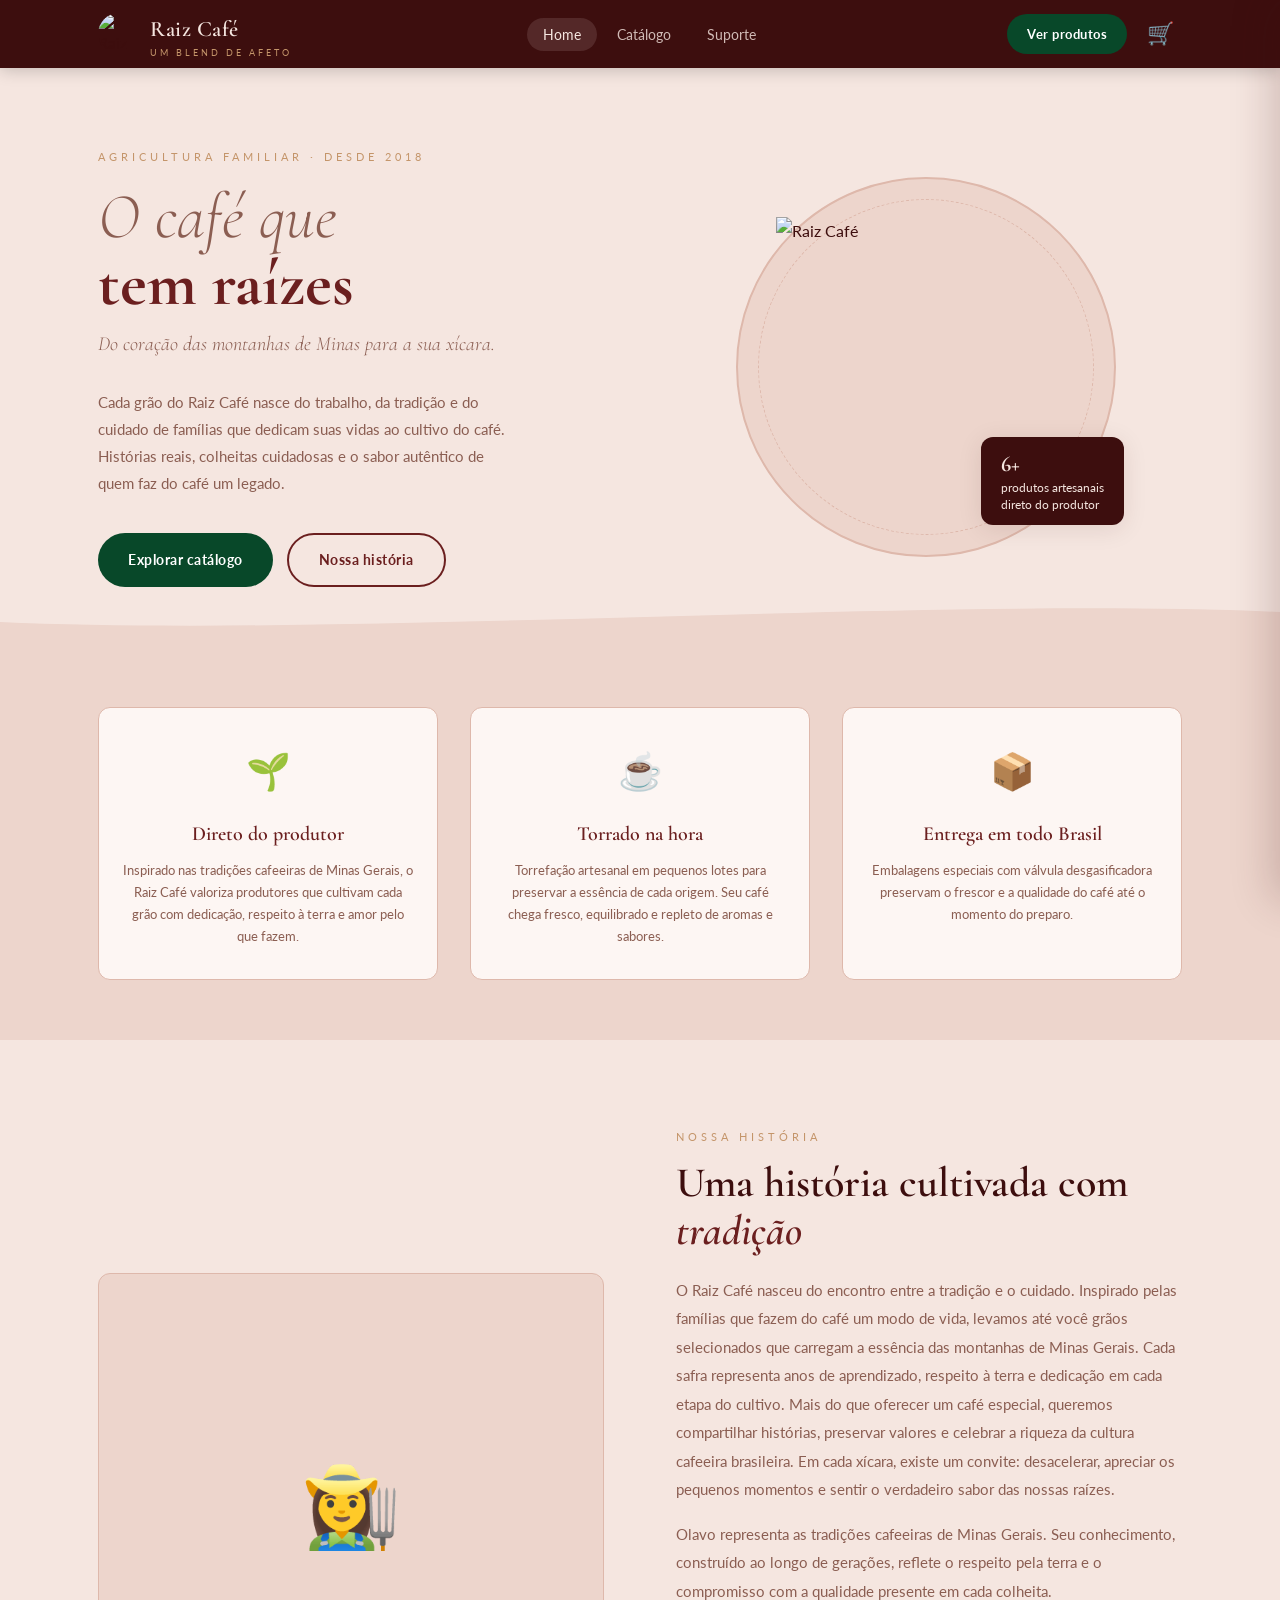
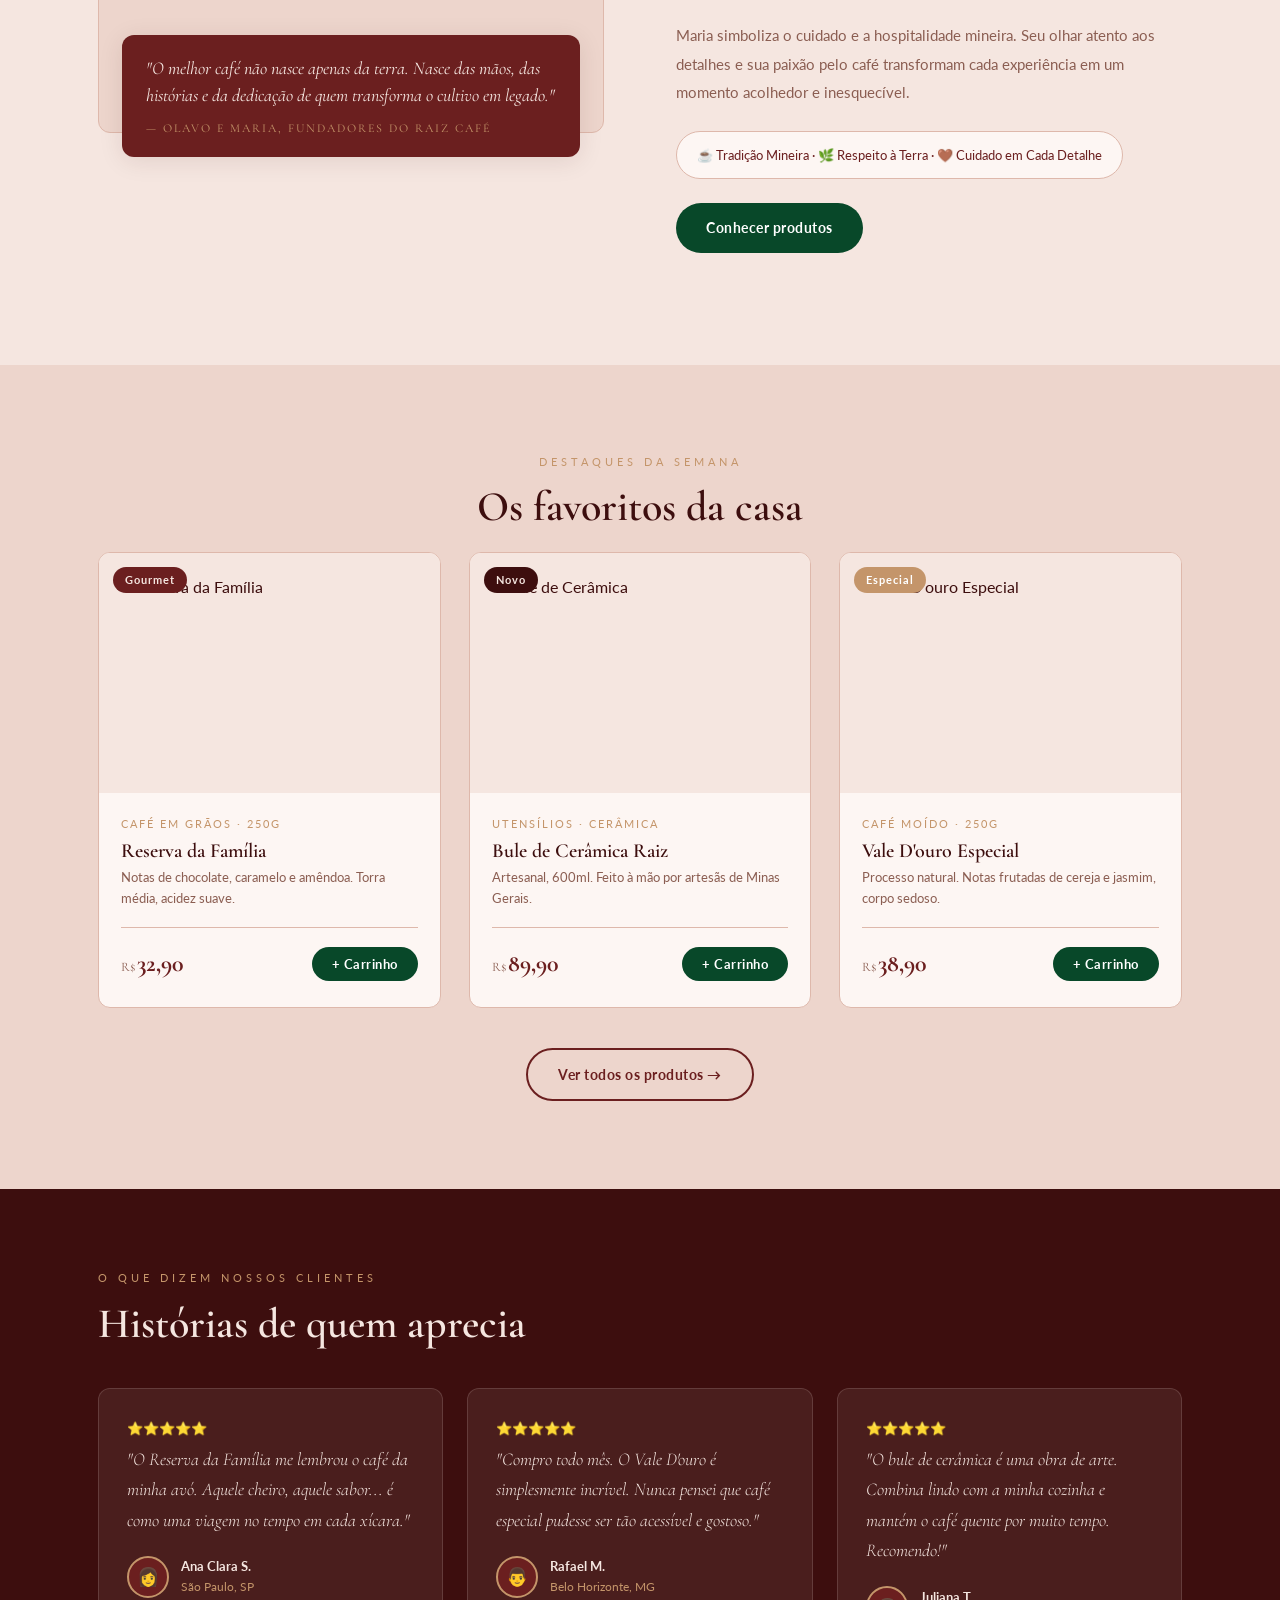
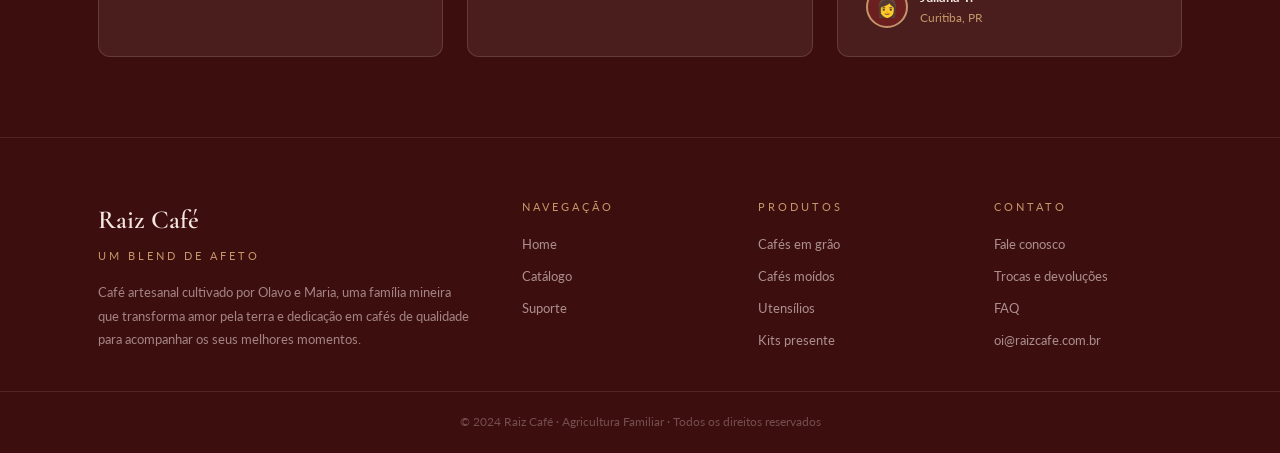
==== index.html @ c686bb2a "feat: projeto Raiz Café - estrutura inicial" ====
<!DOCTYPE html>
<html lang="pt-BR">
<head>
  <meta charset="UTF-8">
  <meta name="viewport" content="width=device-width, initial-scale=1.0">
  <title>Raiz Café — Um Blend de Afeto</title>
  <link rel="stylesheet" href="style.css">
</head>
<body>

  <header class="header">
    <div class="container header__inner">
      <a href="index.html" class="header__logo">
        <img src="assets/logo.svg" alt="Raiz Café" class="header__logo-img" style="width:42px;height:42px;border-radius:50%;">
        <div>
          <span class="header__logo-text">Raiz Café</span>
          <span class="header__logo-sub">Um blend de afeto</span>
        </div>
      </a>
      <nav class="nav">
        <ul class="nav__list">
          <li><a href="index.html" class="nav__link active">Home</a></li>
          <li><a href="catalogo.html" class="nav__link">Catálogo</a></li>
          <li><a href="suporte.html" class="nav__link">Suporte</a></li>
        </ul>
      </nav>
      <div class="header__actions">
        <a href="catalogo.html" class="btn btn--primary btn--sm">Ver produtos</a>
        <button class="cart-btn" onclick="RAIZ_CART.openDrawer()" title="Carrinho">
          🛒 <span class="cart-count" id="cart-count">0</span>
        </button>
      </div>
    </div>
  </header>

  <section class="hero" id="home">
    <div class="container hero__inner">
      <div class="hero__content">
        <span class="hero__eyebrow">Agricultura Familiar · Desde 2018</span>
        <h1 class="hero__title">
          <em>O café que</em>
          <strong>tem raízes</strong>
        </h1>
        <p class="hero__tagline">Do coração das montanhas de Minas para a sua xícara.</p>
        <p class="hero__desc">Cada grão do Raiz Café nasce do trabalho, da tradição e do cuidado de famílias que dedicam suas vidas ao cultivo do café. Histórias reais, colheitas cuidadosas e o sabor autêntico de quem faz do café um legado.</p>
        <div class="hero__actions">
          <a href="catalogo.html" class="btn btn--primary">Explorar catálogo</a>
          <a href="#historia" class="btn btn--outline">Nossa história</a>
        </div>
      </div>
      <div class="hero__visual">
        <div class="hero__coffee-ring">
          <img src="assets/hero-decorativo.svg" alt="Raiz Café" class="hero__coffee-img">
          <div class="hero__badge">
            <strong>6+</strong>
            produtos artesanais<br>direto do produtor
          </div>
        </div>
      </div>
    </div>
  </section>

  <section class="diferenciais">
    <div class="container">
      <div class="diferenciais__grid">
        <div class="diferencial">
          <span class="diferencial__icon">🌱</span>
          <h3 class="diferencial__title">Direto do produtor</h3>
          <p class="diferencial__desc">Inspirado nas tradições cafeeiras de Minas Gerais, o Raiz Café valoriza produtores que cultivam cada grão com dedicação, respeito à terra e amor pelo que fazem.</p>
        </div>
        <div class="diferencial">
          <span class="diferencial__icon">☕</span>
          <h3 class="diferencial__title">Torrado na hora</h3>
          <p class="diferencial__desc">Torrefação artesanal em pequenos lotes para preservar a essência de cada origem. Seu café chega fresco, equilibrado e repleto de aromas e sabores.</p>
        </div>
        <div class="diferencial">
          <span class="diferencial__icon">📦</span>
          <h3 class="diferencial__title">Entrega em todo Brasil</h3>
          <p class="diferencial__desc">Embalagens especiais com válvula desgasificadora preservam o frescor e a qualidade do café até o momento do preparo.</p>
        </div>
      </div>
    </div>
  </section>

  <section class="section" id="historia">
    <div class="container historia__inner">
      <div class="historia__img-wrap">
        <div class="historia__img-placeholder" style="font-size:80px;">👩‍🌾</div>
        <blockquote class="historia__quote">
          "O melhor café não nasce apenas da terra. Nasce das mãos, das histórias e da dedicação de quem transforma o cultivo em legado."
          <cite>— Olavo e Maria, fundadores do Raiz Café</cite>
        </blockquote>
      </div>
      <div class="historia__content">
        <span class="section__eyebrow">Nossa história</span>
        <h2 class="section__title">Uma história cultivada com <em>tradição</em></h2>
        <p class="historia__text">O Raiz Café nasceu do encontro entre a tradição e o cuidado. Inspirado pelas famílias que fazem do café um modo de vida, levamos até você grãos selecionados que carregam a essência das montanhas de Minas Gerais.

Cada safra representa anos de aprendizado, respeito à terra e dedicação em cada etapa do cultivo. Mais do que oferecer um café especial, queremos compartilhar histórias, preservar valores e celebrar a riqueza da cultura cafeeira brasileira.

Em cada xícara, existe um convite: desacelerar, apreciar os pequenos momentos e sentir o verdadeiro sabor das nossas raízes.</p>
        <p class="historia__text">Olavo representa as tradições cafeeiras de Minas Gerais. Seu conhecimento, construído ao longo de gerações, reflete o respeito pela terra e o compromisso com a qualidade presente em cada colheita.
        <p class="historia__text">Maria simboliza o cuidado e a hospitalidade mineira. Seu olhar atento aos detalhes e sua paixão pelo café transformam cada experiência em um momento acolhedor e inesquecível.</p>
        </p>
        <div class="historia__selo">☕ Tradição Mineira · 🌿 Respeito à Terra · 🤎 Cuidado em Cada Detalhe</div>
        <a href="catalogo.html" class="btn btn--primary" style="margin-top:24px;">Conhecer produtos</a>
      </div>
    </div>
  </section>

  <section class="section section--alt">
    <div class="container">
      <div class="section__header" style="text-align:center">
        <span class="section__eyebrow">Destaques da semana</span>
        <h2 class="section__title">Os favoritos da casa</h2>
      </div>
      <div class="produtos__grid">
        <div class="produto-card">
          <div class="produto-card__img-wrap">
            <img src="assets/cafe-reserva-familia.svg" alt="Reserva da Família" class="produto-card__img">
            <span class="produto-card__badge badge--gourmet">Gourmet</span>
          </div>
          <div class="produto-card__body">
            <div class="produto-card__categoria">Café em grãos · 250g</div>
            <h3 class="produto-card__nome">Reserva da Família</h3>
            <p class="produto-card__desc">Notas de chocolate, caramelo e amêndoa. Torra média, acidez suave.</p>
            <div class="produto-card__footer">
              <div class="produto-card__preco"><span>R$</span>32,90</div>
              <button class="btn btn--primary btn--sm" onclick="RAIZ_CART.add({id:'cafe-reserva',nome:'Reserva da Família',preco:32.90,emoji:'☕'})">+ Carrinho</button>
            </div>
          </div>
        </div>
        <div class="produto-card">
          <div class="produto-card__img-wrap">
            <img src="assets/bule-ceramica.svg" alt="Bule de Cerâmica" class="produto-card__img">
            <span class="produto-card__badge badge--novo">Novo</span>
          </div>
          <div class="produto-card__body">
            <div class="produto-card__categoria">Utensílios · Cerâmica</div>
            <h3 class="produto-card__nome">Bule de Cerâmica Raiz</h3>
            <p class="produto-card__desc">Artesanal, 600ml. Feito à mão por artesãs de Minas Gerais.</p>
            <div class="produto-card__footer">
              <div class="produto-card__preco"><span>R$</span>89,90</div>
              <button class="btn btn--primary btn--sm" onclick="RAIZ_CART.add({id:'bule-ceramica',nome:'Bule de Cerâmica Raiz',preco:89.90,emoji:'🫖'})">+ Carrinho</button>
            </div>
          </div>
        </div>
        <div class="produto-card">
          <div class="produto-card__img-wrap">
            <img src="assets/cafe-vale-douro.svg" alt="Vale D'ouro Especial" class="produto-card__img">
            <span class="produto-card__badge badge--especial">Especial</span>
          </div>
          <div class="produto-card__body">
            <div class="produto-card__categoria">Café moído · 250g</div>
            <h3 class="produto-card__nome">Vale D'ouro Especial</h3>
            <p class="produto-card__desc">Processo natural. Notas frutadas de cereja e jasmim, corpo sedoso.</p>
            <div class="produto-card__footer">
              <div class="produto-card__preco"><span>R$</span>38,90</div>
              <button class="btn btn--primary btn--sm" onclick="RAIZ_CART.add({id:'vale-douro',nome:'Vale D\'ouro Especial',preco:38.90,emoji:'🌿'})">+ Carrinho</button>
            </div>
          </div>
        </div>
      </div>
      <div style="text-align:center;margin-top:40px">
        <a href="catalogo.html" class="btn btn--outline">Ver todos os produtos →</a>
      </div>
    </div>
  </section>

  <section class="depoimentos">
    <div class="container">
      <span class="section__eyebrow">O que dizem nossos clientes</span>
      <h2 class="section__title" style="color:var(--rosa);margin-bottom:40px">Histórias de quem aprecia</h2>
      <div class="depoimentos__grid">
        <div class="depoimento">
          <div class="depoimento__estrelas">⭐⭐⭐⭐⭐</div>
          <p class="depoimento__texto">"O Reserva da Família me lembrou o café da minha avó. Aquele cheiro, aquele sabor... é como uma viagem no tempo em cada xícara."</p>
          <div class="depoimento__autor">
            <div class="depoimento__avatar">👩</div>
            <div><div class="depoimento__nome">Ana Clara S.</div><div class="depoimento__local">São Paulo, SP</div></div>
          </div>
        </div>
        <div class="depoimento">
          <div class="depoimento__estrelas">⭐⭐⭐⭐⭐</div>
          <p class="depoimento__texto">"Compro todo mês. O Vale D'ouro é simplesmente incrível. Nunca pensei que café especial pudesse ser tão acessível e gostoso."</p>
          <div class="depoimento__autor">
            <div class="depoimento__avatar">👨</div>
            <div><div class="depoimento__nome">Rafael M.</div><div class="depoimento__local">Belo Horizonte, MG</div></div>
          </div>
        </div>
        <div class="depoimento">
          <div class="depoimento__estrelas">⭐⭐⭐⭐⭐</div>
          <p class="depoimento__texto">"O bule de cerâmica é uma obra de arte. Combina lindo com a minha cozinha e mantém o café quente por muito tempo. Recomendo!"</p>
          <div class="depoimento__autor">
            <div class="depoimento__avatar">👩</div>
            <div><div class="depoimento__nome">Juliana T.</div><div class="depoimento__local">Curitiba, PR</div></div>
          </div>
        </div>
      </div>
    </div>
  </section>

  <footer class="footer">
    <div class="container">
      <div class="footer__main">
        <div>
          <div class="footer__brand-name">Raiz Café</div>
          <span class="footer__brand-tag">Um blend de afeto</span>
          <p class="footer__brand-desc">Café artesanal cultivado por Olavo e Maria, uma família mineira que transforma amor pela terra e dedicação em cafés de qualidade para acompanhar os seus melhores momentos.</p>
        </div>
        <div>
          <span class="footer__col-title">Navegação</span>
          <div class="footer__col-links">
            <a href="index.html">Home</a>
            <a href="catalogo.html">Catálogo</a>
            <a href="suporte.html">Suporte</a>
          </div>
        </div>
        <div>
          <span class="footer__col-title">Produtos</span>
          <div class="footer__col-links">
            <a href="catalogo.html">Cafés em grão</a>
            <a href="catalogo.html">Cafés moídos</a>
            <a href="catalogo.html">Utensílios</a>
            <a href="catalogo.html">Kits presente</a>
          </div>
        </div>
        <div>
          <span class="footer__col-title">Contato</span>
          <div class="footer__col-links">
            <a href="suporte.html">Fale conosco</a>
            <a href="suporte.html">Trocas e devoluções</a>
            <a href="suporte.html">FAQ</a>
            <a href="mailto:oi@raizcafe.com.br">oi@raizcafe.com.br</a>
          </div>
        </div>
      </div>
    </div>
    <div class="footer__bottom">© 2024 Raiz Café · Agricultura Familiar · Todos os direitos reservados</div>
  </footer>

  <div class="cart-overlay" id="cart-overlay"></div>
  <div class="cart-drawer" id="cart-drawer">
    <div class="cart-drawer__header">
      <span class="cart-drawer__title">Seu carrinho 🛒</span>
      <button class="cart-close" onclick="RAIZ_CART.closeDrawer()">×</button>
    </div>
    <div class="cart-items" id="cart-items">
      <div class="cart-empty" id="cart-empty">
        <div class="cart-empty__icon">☕</div>
        <p>Seu carrinho está vazio.<br>Que tal um cafezinho?</p>
      </div>
    </div>
    <div class="cart-drawer__footer">
      <div class="cart-total">
        <span class="cart-total__label">Total</span>
        <span class="cart-total__valor" id="cart-total">R$ 0,00</span>
      </div>
      <button class="btn btn--primary" id="cart-checkout" style="width:100%" onclick="RAIZ_CART.checkout()" disabled>Finalizar pedido →</button>
      <p class="cart-note">🔒 Pagamento seguro · Entrega para todo Brasil</p>
    </div>
  </div>
  <script src="cart.js"></script>
</body>
</html>
---- style.css ----
/* ============================================
   RAIZ CAFÉ — Design System
   Tema: aconchego, nostalgia, sofisticação
============================================ */

@import url('https://fonts.googleapis.com/css2?family=Cormorant+Garamond:ital,wght@0,300;0,400;0,600;0,700;1,300;1,400;1,600&family=Lato:wght@300;400;700&display=swap');

/* --- Tokens --- */
:root {
  --rosa:        #F5E6E0;
  --rosa-medio:  #EDD5CC;
  --rosa-borda:  #DEB8AB;
  --marrom:      #6B1F1F;
  --marrom-esc:  #3D0E0E;
  --caramelo:    #C4956A;
  --verde:       #084829;
  --verde-esc:   #063a1c;
  --off-white:   #FDF6F3;
  --texto:       #3D0E0E;
  --texto-suave: #8B5E52;
  --radius:      12px;
  --shadow:      0 4px 24px rgba(61,14,14,0.10);
  --shadow-sm:   0 2px 8px rgba(61,14,14,0.08);
}

/* --- Reset --- */
*, *::before, *::after { box-sizing: border-box; margin: 0; padding: 0; }
html { scroll-behavior: smooth; }
body { font-family: 'Lato', sans-serif; background: var(--rosa); color: var(--texto); line-height: 1.7; }
img { max-width: 100%; display: block; }
a { text-decoration: none; color: inherit; }
ul { list-style: none; }

/* --- Utilitários --- */
.container { max-width: 1140px; margin: 0 auto; padding: 0 28px; }
.section { padding: 88px 0; }
.section--alt { background: var(--rosa-medio); }
.section__eyebrow {
  display: block; font-family: 'Lato', sans-serif;
  font-size: 11px; letter-spacing: 4px; text-transform: uppercase;
  color: var(--caramelo); margin-bottom: 12px;
}
.section__title {
  font-family: 'Cormorant Garamond', serif;
  font-size: 42px; font-weight: 600; line-height: 1.15;
  color: var(--marrom-esc); margin-bottom: 20px;
}
.section__title em { font-style: italic; color: var(--marrom); }

/* --- Botões --- */
.btn {
  display: inline-flex; align-items: center; gap: 8px;
  padding: 13px 30px; border-radius: 50px;
  font-family: 'Lato', sans-serif; font-size: 14px; font-weight: 700;
  letter-spacing: 0.5px; border: none; cursor: pointer;
  transition: transform 0.15s, box-shadow 0.15s, opacity 0.15s;
}
.btn:hover { transform: translateY(-2px); box-shadow: var(--shadow); }
.btn:active { transform: scale(0.97); }
.btn--primary { background: var(--verde); color: #fff; }
.btn--outline { background: transparent; color: var(--marrom); border: 2px solid var(--marrom); }
.btn--caramelo { background: var(--verde-esc); color: #fff; }
.btn--sm { padding: 9px 20px; font-size: 13px; }

/* ============================================
   HEADER
============================================ */
.header {
  position: sticky; top: 0; z-index: 200;
  background: var(--marrom-esc);
  box-shadow: 0 2px 16px rgba(0,0,0,0.2);
}
.header__inner {
  display: flex; align-items: center;
  justify-content: space-between; height: 68px;
}
.header__logo {
  display: flex; align-items: center; gap: 10px;
}
.header__logo-mark {
  width: 38px; height: 38px; border-radius: 50%;
  background: var(--rosa); display: flex; align-items: center; justify-content: center;
  font-family: 'Cormorant Garamond', serif; font-size: 18px; font-weight: 700;
  color: var(--marrom);
}
.header__logo-text {
  font-family: 'Cormorant Garamond', serif;
  font-size: 22px; font-weight: 600; color: var(--rosa);
  letter-spacing: 0.5px;
}
.header__logo-sub {
  font-family: 'Lato', sans-serif; font-size: 9px;
  letter-spacing: 3px; text-transform: uppercase;
  color: var(--caramelo); display: block; line-height: 1;
}
.nav__list { display: flex; gap: 4px; }
.nav__link {
  padding: 8px 16px; border-radius: 50px;
  color: rgba(245,230,224,0.8); font-size: 14px;
  transition: background 0.2s, color 0.2s;
}
.nav__link:hover, .nav__link.active {
  background: rgba(245,230,224,0.12); color: var(--rosa);
}
.header__actions { display: flex; align-items: center; gap: 12px; }
.cart-btn {
  position: relative; background: none; border: none;
  cursor: pointer; padding: 8px; color: var(--rosa);
  font-size: 22px; line-height: 1;
}
.cart-count {
  position: absolute; top: 0; right: 0;
  background: var(--caramelo); color: #fff;
  font-size: 10px; font-weight: 700;
  width: 18px; height: 18px; border-radius: 50%;
  display: flex; align-items: center; justify-content: center;
  display: none;
}
.cart-count.visible { display: flex; }

/* ============================================
   HERO
============================================ */
.hero {
  background: var(--rosa);
  padding: 80px 0 60px;
  overflow: hidden;
  position: relative;
}
.hero::after {
  content: '';
  position: absolute; bottom: 0; left: 0; right: 0; height: 60px;
  background: url("data:image/svg+xml,%3Csvg xmlns='http://www.w3.org/2000/svg' viewBox='0 0 1440 60'%3E%3Cpath fill='%23EDD5CC' d='M0,30 C360,60 1080,0 1440,30 L1440,60 L0,60 Z'/%3E%3C/svg%3E") no-repeat bottom center / cover;
}
.hero__inner {
  display: grid; grid-template-columns: 1fr 1fr;
  gap: 60px; align-items: center;
}
.hero__eyebrow {
  font-size: 11px; letter-spacing: 4px; text-transform: uppercase;
  color: var(--caramelo); display: block; margin-bottom: 16px;
}
.hero__title {
  font-family: 'Cormorant Garamond', serif;
  font-size: 64px; font-weight: 300; line-height: 1.05;
  color: var(--marrom-esc); margin-bottom: 10px;
}
.hero__title strong {
  font-weight: 700; display: block; color: var(--marrom);
}
.hero__title em {
  font-style: italic; font-weight: 300; color: var(--texto-suave);
}
.hero__tagline {
  font-family: 'Cormorant Garamond', serif;
  font-size: 20px; font-style: italic; font-weight: 300;
  color: var(--texto-suave); margin-bottom: 28px;
}
.hero__desc {
  font-size: 15px; color: var(--texto-suave);
  max-width: 420px; margin-bottom: 36px; line-height: 1.8;
}
.hero__actions { display: flex; gap: 14px; flex-wrap: wrap; }
.hero__visual {
  position: relative; display: flex;
  justify-content: center; align-items: center;
}
.hero__coffee-ring {
  width: 380px; height: 380px; border-radius: 50%;
  background: var(--rosa-medio);
  border: 2px solid var(--rosa-borda);
  display: flex; align-items: center; justify-content: center;
  position: relative;
}
.hero__coffee-ring::before {
  content: '';
  position: absolute; inset: 20px; border-radius: 50%;
  border: 1px dashed var(--rosa-borda);
}
.hero__coffee-img {
  width: 300px; height: 300px; object-fit: contain;
  position: relative; z-index: 1;
}
.hero__coffee-placeholder {
  width: 300px; height: 300px;
  display: flex; flex-direction: column;
  align-items: center; justify-content: center;
  gap: 8px;
}
.hero__coffee-svg { width: 180px; opacity: 0.6; }
.hero__badge {
  position: absolute; bottom: 30px; right: -10px;
  background: var(--marrom-esc); color: var(--rosa);
  padding: 12px 20px; border-radius: var(--radius);
  font-size: 12px; line-height: 1.4; box-shadow: var(--shadow);
}
.hero__badge strong {
  display: block; font-family: 'Cormorant Garamond', serif;
  font-size: 22px; font-weight: 700;
}

/* ============================================
   DIFERENCIAIS
============================================ */
.diferenciais { padding: 60px 0; background: var(--rosa-medio); }
.diferenciais__grid {
  display: grid; grid-template-columns: repeat(3, 1fr); gap: 32px;
}
.diferencial {
  text-align: center; padding: 32px 24px;
  background: var(--off-white); border-radius: var(--radius);
  border: 1px solid var(--rosa-borda);
}
.diferencial__icon {
  font-size: 36px; margin-bottom: 16px; display: block;
}
.diferencial__title {
  font-family: 'Cormorant Garamond', serif;
  font-size: 20px; font-weight: 600; color: var(--marrom);
  margin-bottom: 8px;
}
.diferencial__desc { font-size: 13px; color: var(--texto-suave); line-height: 1.7; }

/* ============================================
   HISTÓRIA
============================================ */
.historia__inner {
  display: grid; grid-template-columns: 1fr 1fr;
  gap: 72px; align-items: center;
}
.historia__img-wrap { position: relative; }
.historia__img {
  width: 100%; height: 460px; object-fit: cover;
  border-radius: var(--radius); box-shadow: var(--shadow);
}
.historia__img-placeholder {
  width: 100%; height: 460px; border-radius: var(--radius);
  background: var(--rosa-medio); border: 1px solid var(--rosa-borda);
  display: flex; align-items: center; justify-content: center;
  font-size: 64px;
}
.historia__quote {
  position: absolute; bottom: -24px; left: 24px; right: 24px;
  background: var(--marrom); color: var(--rosa);
  padding: 20px 24px; border-radius: var(--radius);
  font-family: 'Cormorant Garamond', serif;
  font-size: 18px; font-style: italic; line-height: 1.5;
  box-shadow: var(--shadow);
}
.historia__quote cite {
  display: block; font-style: normal; font-size: 12px;
  letter-spacing: 2px; text-transform: uppercase;
  color: var(--caramelo); margin-top: 10px;
}
.historia__content { padding-bottom: 24px; }
.historia__text {
  font-size: 15px; color: var(--texto-suave);
  margin-bottom: 16px; line-height: 1.9;
}
.historia__selo {
  display: inline-flex; align-items: center; gap: 10px;
  background: var(--off-white); border: 1px solid var(--rosa-borda);
  padding: 12px 20px; border-radius: 50px; margin-top: 8px;
  font-size: 13px; color: var(--marrom);
}

/* ============================================
   PRODUTOS (catálogo)
============================================ */
.produtos__grid {
  display: grid; grid-template-columns: repeat(3, 1fr); gap: 28px;
}
.produto-card {
  background: var(--off-white); border: 1px solid var(--rosa-borda);
  border-radius: var(--radius); overflow: hidden;
  transition: transform 0.2s, box-shadow 0.2s;
}
.produto-card:hover { transform: translateY(-4px); box-shadow: var(--shadow); }
.produto-card__img-wrap {
  position: relative; height: 240px;
  background: var(--rosa); overflow: hidden;
}
.produto-card__img {
  width: 100%; height: 100%; object-fit: contain; padding: 20px;
  transition: transform 0.3s;
}
.produto-card:hover .produto-card__img { transform: scale(1.04); }
.produto-card__placeholder {
  width: 100%; height: 100%;
  display: flex; align-items: center; justify-content: center;
  font-size: 64px; color: var(--rosa-borda);
  transition: transform 0.3s;
}
.produto-card:hover .produto-card__placeholder { transform: scale(1.04); }
.produto-card__badge {
  position: absolute; top: 14px; left: 14px;
  padding: 4px 12px; border-radius: 50px;
  font-size: 11px; font-weight: 700; letter-spacing: 1px;
}
.badge--gourmet { background: var(--marrom); color: var(--rosa); }
.badge--especial { background: var(--caramelo); color: #fff; }
.badge--novo { background: var(--marrom-esc); color: var(--rosa); }
.badge--organico { background: #4a7c59; color: #fff; }
.produto-card__body { padding: 22px; }
.produto-card__categoria {
  font-size: 11px; letter-spacing: 2px; text-transform: uppercase;
  color: var(--caramelo); margin-bottom: 6px;
}
.produto-card__nome {
  font-family: 'Cormorant Garamond', serif;
  font-size: 20px; font-weight: 600; color: var(--marrom-esc);
  margin-bottom: 4px; line-height: 1.2;
}
.produto-card__desc {
  font-size: 13px; color: var(--texto-suave);
  margin-bottom: 18px; line-height: 1.6;
}
.produto-card__footer {
  display: flex; align-items: center; justify-content: space-between;
  border-top: 1px solid var(--rosa-borda); padding-top: 16px;
}
.produto-card__preco {
  font-family: 'Cormorant Garamond', serif;
  font-size: 24px; font-weight: 700; color: var(--marrom);
}
.produto-card__preco span {
  font-size: 13px; font-weight: 400; color: var(--texto-suave); margin-right: 2px;
}

/* ============================================
   CARRINHO LATERAL
============================================ */
.cart-overlay {
  position: fixed; inset: 0; background: rgba(61,14,14,0.45);
  z-index: 300; opacity: 0; pointer-events: none;
  transition: opacity 0.3s;
}
.cart-overlay.open { opacity: 1; pointer-events: all; }
.cart-drawer {
  position: fixed; top: 0; right: 0; bottom: 0;
  width: 420px; background: var(--off-white);
  z-index: 301; transform: translateX(100%);
  transition: transform 0.35s cubic-bezier(.4,0,.2,1);
  display: flex; flex-direction: column;
  box-shadow: -8px 0 40px rgba(61,14,14,0.2);
}
.cart-drawer.open { transform: translateX(0); }
.cart-drawer__header {
  display: flex; align-items: center; justify-content: space-between;
  padding: 24px 28px;
  border-bottom: 1px solid var(--rosa-borda);
  background: var(--marrom-esc);
}
.cart-drawer__title {
  font-family: 'Cormorant Garamond', serif;
  font-size: 22px; font-weight: 600; color: var(--rosa);
}
.cart-close {
  background: none; border: none; cursor: pointer;
  color: var(--rosa); font-size: 24px; line-height: 1;
  padding: 4px;
}
.cart-items { flex: 1; overflow-y: auto; padding: 20px 28px; }
.cart-empty {
  text-align: center; padding: 60px 20px;
  color: var(--texto-suave);
}
.cart-empty__icon { font-size: 48px; margin-bottom: 16px; }
.cart-empty p { font-size: 15px; }
.cart-item {
  display: flex; gap: 14px; align-items: center;
  padding: 16px 0; border-bottom: 1px solid var(--rosa-borda);
}
.cart-item__emoji { font-size: 36px; flex-shrink: 0; }
.cart-item__info { flex: 1; }
.cart-item__nome {
  font-family: 'Cormorant Garamond', serif;
  font-size: 16px; font-weight: 600; color: var(--marrom-esc);
}
.cart-item__preco { font-size: 13px; color: var(--texto-suave); }
.cart-item__qtd {
  display: flex; align-items: center; gap: 10px; margin-top: 8px;
}
.qtd-btn {
  width: 28px; height: 28px; border-radius: 50%;
  background: var(--rosa-medio); border: 1px solid var(--rosa-borda);
  cursor: pointer; font-size: 16px; line-height: 1;
  display: flex; align-items: center; justify-content: center;
  color: var(--marrom); transition: background 0.15s;
}
.qtd-btn:hover { background: var(--rosa-borda); }
.cart-item__remove {
  background: none; border: none; cursor: pointer;
  color: var(--texto-suave); font-size: 18px; padding: 4px;
  transition: color 0.15s;
}
.cart-item__remove:hover { color: var(--marrom); }
.cart-drawer__footer {
  padding: 24px 28px;
  border-top: 1px solid var(--rosa-borda);
  background: var(--rosa);
}
.cart-total {
  display: flex; justify-content: space-between; align-items: center;
  margin-bottom: 16px;
}
.cart-total__label { font-size: 14px; color: var(--texto-suave); }
.cart-total__valor {
  font-family: 'Cormorant Garamond', serif;
  font-size: 28px; font-weight: 700; color: var(--marrom);
}
.cart-note {
  font-size: 12px; color: var(--texto-suave);
  text-align: center; margin-top: 10px;
}

/* ============================================
   DEPOIMENTOS
============================================ */
.depoimentos { background: var(--marrom-esc); padding: 80px 0; }
.depoimentos .section__eyebrow { color: var(--caramelo); }
.depoimentos .section__title { color: var(--rosa); }
.depoimentos__grid { display: grid; grid-template-columns: repeat(3, 1fr); gap: 24px; }
.depoimento {
  background: rgba(245,230,224,0.07); border: 1px solid rgba(245,230,224,0.15);
  border-radius: var(--radius); padding: 28px;
}
.depoimento__texto {
  font-family: 'Cormorant Garamond', serif;
  font-size: 18px; font-style: italic; font-weight: 300;
  color: var(--rosa); line-height: 1.7; margin-bottom: 20px;
}
.depoimento__autor {
  display: flex; align-items: center; gap: 12px;
}
.depoimento__avatar {
  width: 42px; height: 42px; border-radius: 50%;
  background: var(--marrom); display: flex; align-items: center;
  justify-content: center; font-size: 18px;
  border: 2px solid var(--caramelo);
}
.depoimento__nome {
  font-size: 13px; font-weight: 700; color: var(--rosa);
}
.depoimento__local { font-size: 12px; color: var(--caramelo); }
.depoimento__estrelas { font-size: 13px; margin-bottom: 4px; }

/* ============================================
   FOOTER
============================================ */
.footer { background: var(--marrom-esc); border-top: 1px solid rgba(245,230,224,0.1); }
.footer__main {
  display: grid; grid-template-columns: 2fr 1fr 1fr 1fr;
  gap: 48px; padding: 60px 0 40px;
}
.footer__brand-name {
  font-family: 'Cormorant Garamond', serif;
  font-size: 26px; font-weight: 600; color: var(--rosa);
  margin-bottom: 4px;
}
.footer__brand-tag {
  font-size: 11px; letter-spacing: 3px; text-transform: uppercase;
  color: var(--caramelo); display: block; margin-bottom: 16px;
}
.footer__brand-desc { font-size: 13px; color: rgba(245,230,224,0.55); line-height: 1.8; }
.footer__col-title {
  font-size: 11px; letter-spacing: 3px; text-transform: uppercase;
  color: var(--caramelo); margin-bottom: 16px; display: block;
}
.footer__col-links { display: flex; flex-direction: column; gap: 10px; }
.footer__col-links a {
  font-size: 13px; color: rgba(245,230,224,0.6);
  transition: color 0.2s;
}
.footer__col-links a:hover { color: var(--rosa); }
.footer__bottom {
  border-top: 1px solid rgba(245,230,224,0.1);
  padding: 20px 0; text-align: center;
  font-size: 12px; color: rgba(245,230,224,0.3);
}

/* ============================================
   PÁGINA SUPORTE
============================================ */
.suporte-hero {
  background: var(--marrom-esc); padding: 60px 0;
  text-align: center;
}
.suporte-hero .section__title { color: var(--rosa); }
.suporte-hero p { color: rgba(245,230,224,0.7); font-size: 15px; }
.suporte__grid {
  display: grid; grid-template-columns: 1fr 1fr; gap: 48px;
  padding: 80px 0;
}
.suporte-form__title {
  font-family: 'Cormorant Garamond', serif;
  font-size: 28px; font-weight: 600; color: var(--marrom-esc);
  margin-bottom: 28px;
}
.form-group { margin-bottom: 20px; }
.form-label {
  display: block; font-size: 12px; font-weight: 700;
  letter-spacing: 1px; text-transform: uppercase;
  color: var(--marrom); margin-bottom: 8px;
}
.form-input, .form-select, .form-textarea {
  width: 100%; padding: 13px 18px;
  border: 1.5px solid var(--rosa-borda);
  border-radius: var(--radius); background: var(--off-white);
  font-family: 'Lato', sans-serif; font-size: 14px;
  color: var(--texto); outline: none;
  transition: border-color 0.2s, box-shadow 0.2s;
}
.form-input:focus, .form-select:focus, .form-textarea:focus {
  border-color: var(--marrom);
  box-shadow: 0 0 0 3px rgba(107,31,31,0.10);
}
.form-textarea { resize: vertical; min-height: 140px; }
.faq__title {
  font-family: 'Cormorant Garamond', serif;
  font-size: 28px; font-weight: 600; color: var(--marrom-esc);
  margin-bottom: 28px;
}
.faq-item {
  border: 1px solid var(--rosa-borda); border-radius: var(--radius);
  margin-bottom: 12px; overflow: hidden;
}
.faq-question {
  width: 100%; padding: 18px 20px;
  background: var(--off-white); border: none; cursor: pointer;
  display: flex; align-items: center; justify-content: space-between;
  font-family: 'Cormorant Garamond', serif;
  font-size: 17px; font-weight: 600; color: var(--marrom-esc);
  text-align: left; transition: background 0.2s;
}
.faq-question:hover { background: var(--rosa); }
.faq-question .faq-icon { font-size: 20px; transition: transform 0.25s; }
.faq-question.open .faq-icon { transform: rotate(45deg); }
.faq-answer {
  max-height: 0; overflow: hidden;
  transition: max-height 0.3s ease, padding 0.3s;
  font-size: 14px; color: var(--texto-suave); line-height: 1.8;
  padding: 0 20px; background: var(--off-white);
}
.faq-answer.open { max-height: 300px; padding: 0 20px 20px; }
.canais { display: grid; grid-template-columns: repeat(3, 1fr); gap: 20px; margin-bottom: 48px; }
.canal {
  background: var(--off-white); border: 1px solid var(--rosa-borda);
  border-radius: var(--radius); padding: 24px; text-align: center;
}
.canal__icon { font-size: 32px; margin-bottom: 12px; }
.canal__title {
  font-family: 'Cormorant Garamond', serif;
  font-size: 18px; font-weight: 600; color: var(--marrom); margin-bottom: 6px;
}
.canal__info { font-size: 13px; color: var(--texto-suave); }

/* ============================================
   RESPONSIVE
============================================ */
@media (max-width: 960px) {
  .hero__inner { grid-template-columns: 1fr; }
  .hero__coffee-ring { width: 280px; height: 280px; }
  .hero__visual { display: none; }
  .historia__inner { grid-template-columns: 1fr; }
  .produtos__grid { grid-template-columns: repeat(2, 1fr); }
  .footer__main { grid-template-columns: 1fr 1fr; }
  .suporte__grid { grid-template-columns: 1fr; }
  .canais { grid-template-columns: 1fr; }
}
@media (max-width: 640px) {
  .section__title { font-size: 30px; }
  .hero__title { font-size: 42px; }
  .produtos__grid { grid-template-columns: 1fr; }
  .diferenciais__grid { grid-template-columns: 1fr; }
  .depoimentos__grid { grid-template-columns: 1fr; }
  .cart-drawer { width: 100%; }
  .nav__list { display: none; }
  .footer__main { grid-template-columns: 1fr; }
}
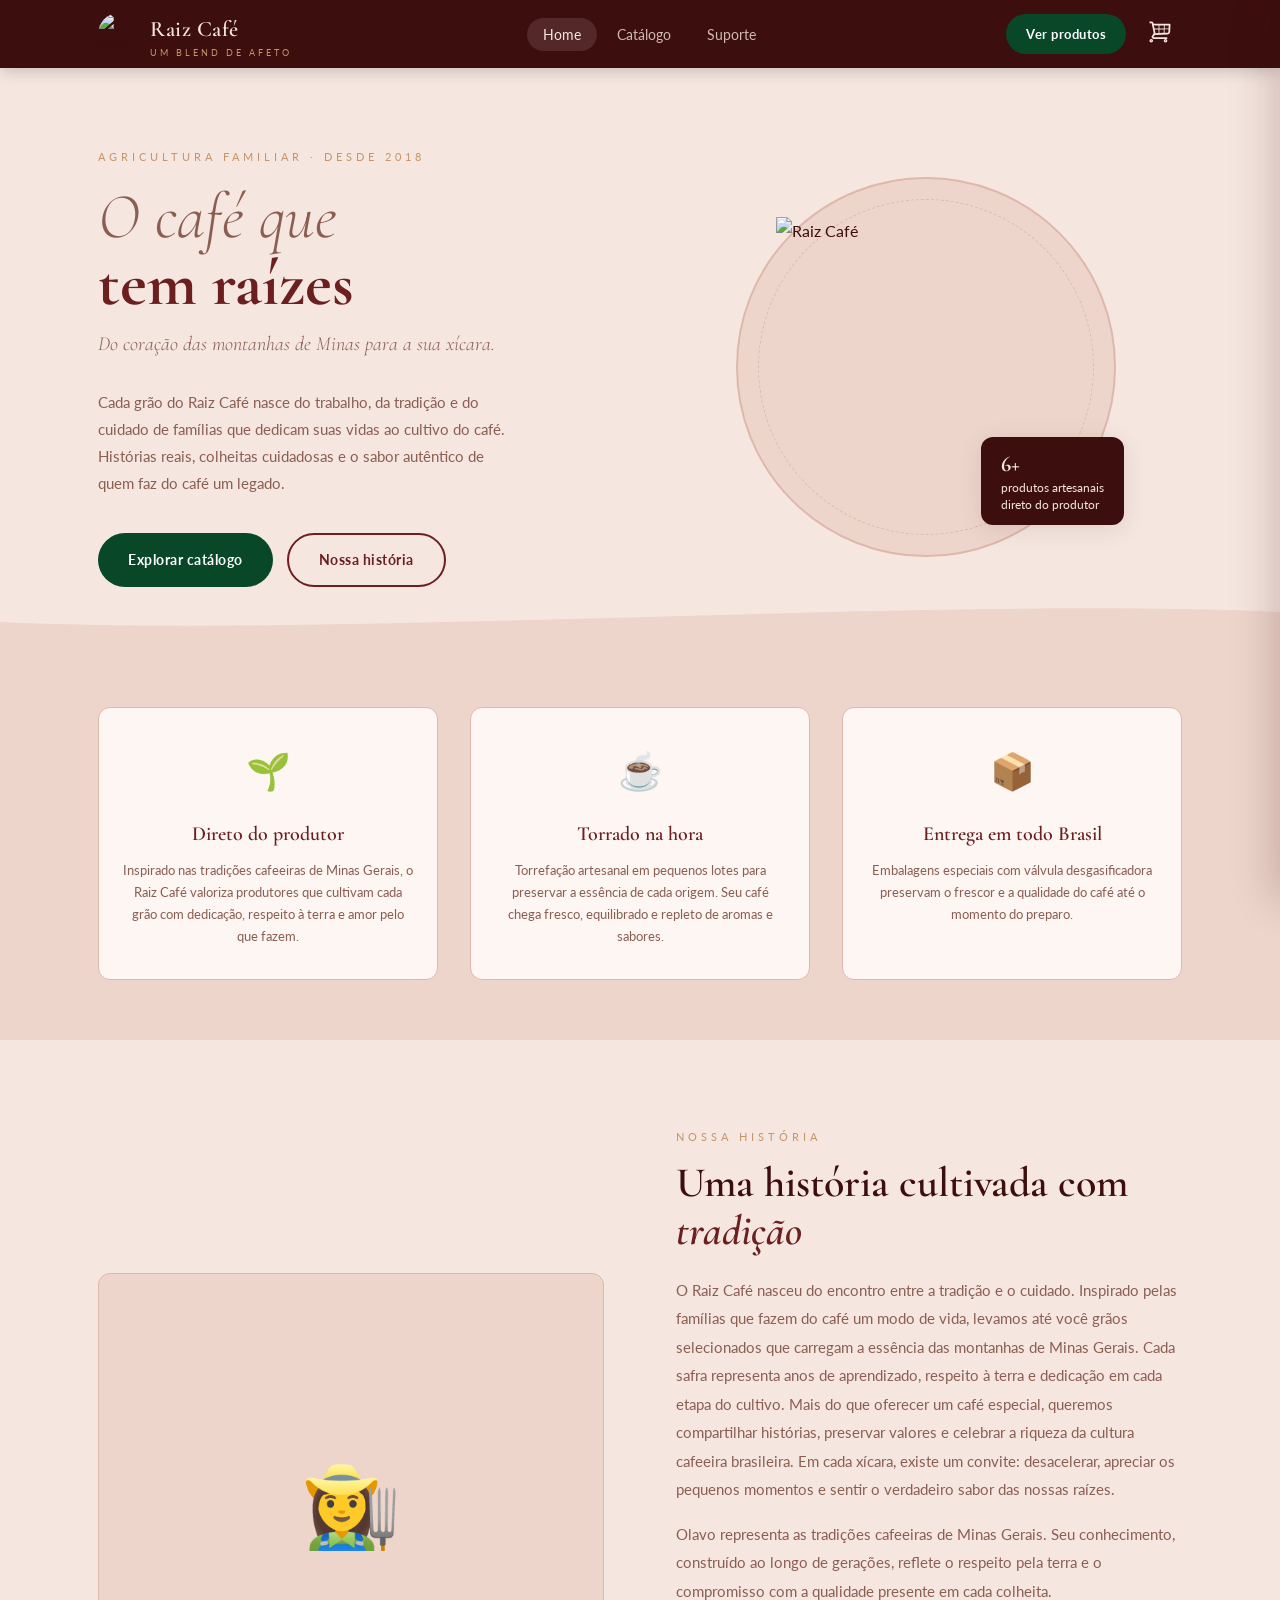
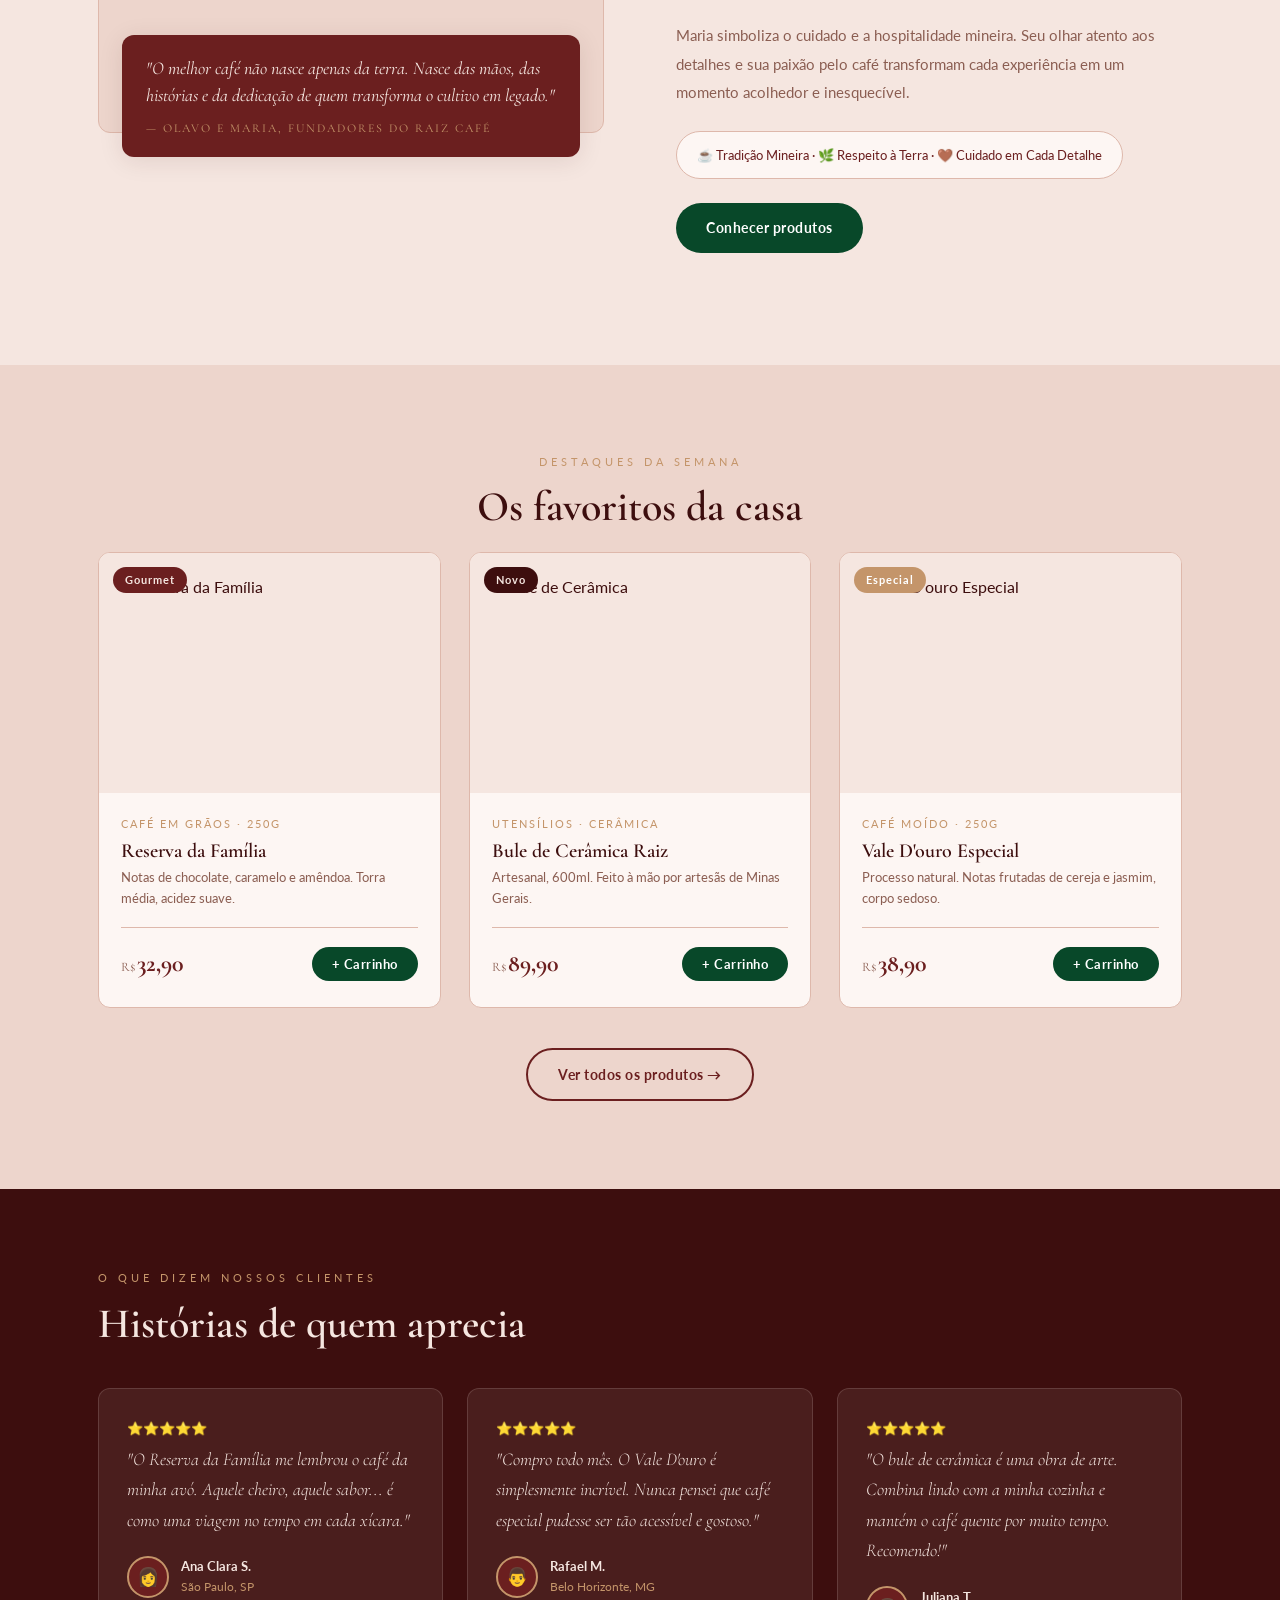
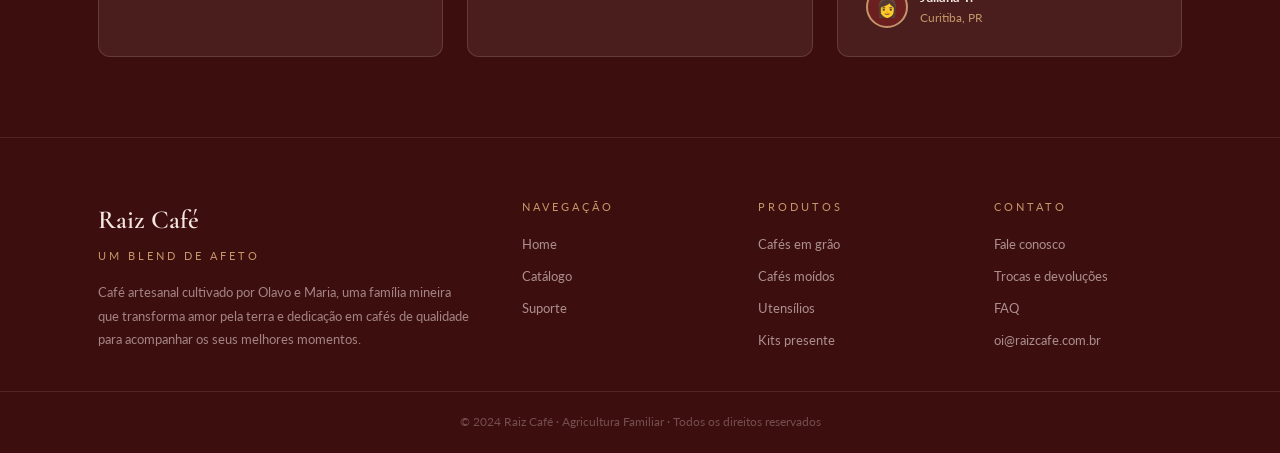
==== commit f7db6be6: "feat: ícone de carrinho SVG e ajustes de layout" ====
--- a/index.html
+++ b/index.html
@@ -27,7 +27,10 @@
       <div class="header__actions">
         <a href="catalogo.html" class="btn btn--primary btn--sm">Ver produtos</a>
         <button class="cart-btn" onclick="RAIZ_CART.openDrawer()" title="Carrinho">
-          🛒 <span class="cart-count" id="cart-count">0</span>
+            <svg xmlns="http://www.w3.org/2000/svg" viewBox="0 0 48 48" width="28" height="28" fill="currentColor">
+            <path fill-rule="evenodd" d="M33.5 38.25a.75.75 0 0 1 0 1.5.75.75 0 0 1 0-1.5zm-3 .75c0 1.654 1.346 3 3 3s3-1.346 3-3-1.346-3-3-3-3 1.346-3 3zM9 39.891a.75.75 0 1 1 0-1.5.75.75 0 0 1 0 1.5zm0-3.9c-1.654 0-3 1.346-3 3s1.346 3 3 3 3-1.346 3-3-1.346-3-3-3zm27.953-10.715l-5.166.163.205-5.939h6.575l-.235 4.381c-.052.755-.66 1.354-1.379 1.395zm-21.05-1.439l-.932-4.337h6.53v6.264l-5.49.173c.057-.695.03-1.4-.108-2.1zM19 13h2.5v5h-6.853l-1.224-5.696C14.791 12.696 16.61 13 19 13zm11.49 6.5l-.206 5.986-7.284.23V19.5h7.49zm.225-6.5l-.173 5H23v-5h7.715zm7.933 5h-6.604l.172-5h6.701l-.269 5zm2.941-7.532A1.5 1.5 0 0 0 40.5 10H19c-3.474 0-5.422-.717-6.328-1.187l-.085-.395A3.077 3.077 0 0 0 9.595 6H6v3l3.653.048 3.312 15.392a4.502 4.502 0 0 1-.803 3.551l-1.836 2.361a3.478 3.478 0 0 0-.382 3.686A3.479 3.479 0 0 0 13.09 36h23.36v-3H13.09a.479.479 0 0 1-.45-.28.482.482 0 0 1 .053-.527l1.852-2.381c.202-.269.378-.554.541-.845l21.997-.694a4.512 4.512 0 0 0 4.243-4.21l.672-12.482a1.503 1.503 0 0 0-.409-1.113z"/>
+            </svg>
+            <span class="cart-count" id="cart-count">0</span>
         </button>
       </div>
     </div>
@@ -241,10 +244,14 @@
 
   <div class="cart-overlay" id="cart-overlay"></div>
   <div class="cart-drawer" id="cart-drawer">
-    <div class="cart-drawer__header">
-      <span class="cart-drawer__title">Seu carrinho 🛒</span>
-      <button class="cart-close" onclick="RAIZ_CART.closeDrawer()">×</button>
-    </div>
+   <div class="cart-drawer__header">
+  <span class="cart-drawer__title">Seu carrinho 
+    <svg xmlns="http://www.w3.org/2000/svg" viewBox="0 0 48 48" width="22" height="22" fill="currentColor" style="vertical-align:middle">
+      <path fill-rule="evenodd" d="M33.5 38.25a.75.75 0 0 1 0 1.5.75.75 0 0 1 0-1.5zm-3 .75c0 1.654 1.346 3 3 3s3-1.346 3-3-1.346-3-3-3-3 1.346-3 3zM9 39.891a.75.75 0 1 1 0-1.5.75.75 0 0 1 0 1.5zm0-3.9c-1.654 0-3 1.346-3 3s1.346 3 3 3 3-1.346 3-3-1.346-3-3-3zm27.953-10.715l-5.166.163.205-5.939h6.575l-.235 4.381c-.052.755-.66 1.354-1.379 1.395zm-21.05-1.439l-.932-4.337h6.53v6.264l-5.49.173c.057-.695.03-1.4-.108-2.1zM19 13h2.5v5h-6.853l-1.224-5.696C14.791 12.696 16.61 13 19 13zm11.49 6.5l-.206 5.986-7.284.23V19.5h7.49zm.225-6.5l-.173 5H23v-5h7.715zm7.933 5h-6.604l.172-5h6.701l-.269 5zm2.941-7.532A1.5 1.5 0 0 0 40.5 10H19c-3.474 0-5.422-.717-6.328-1.187l-.085-.395A3.077 3.077 0 0 0 9.595 6H6v3l3.653.048 3.312 15.392a4.502 4.502 0 0 1-.803 3.551l-1.836 2.361a3.478 3.478 0 0 0-.382 3.686A3.479 3.479 0 0 0 13.09 36h23.36v-3H13.09a.479.479 0 0 1-.45-.28.482.482 0 0 1 .053-.527l1.852-2.381c.202-.269.378-.554.541-.845l21.997-.694a4.512 4.512 0 0 0 4.243-4.21l.672-12.482a1.503 1.503 0 0 0-.409-1.113z"/>
+    </svg>
+  </span>
+  <button class="cart-close" onclick="RAIZ_CART.closeDrawer()">×</button>
+</div>
     <div class="cart-items" id="cart-items">
       <div class="cart-empty" id="cart-empty">
         <div class="cart-empty__icon">☕</div>
--- a/style.css
+++ b/style.css
@@ -335,6 +335,14 @@
   z-index: 300; opacity: 0; pointer-events: none;
   transition: opacity 0.3s;
 }
+.cart-btn {
+  color: var(--rosa);
+  background: none;
+  border: none;
+  cursor: pointer;
+  padding: 8px;
+  position: relative;
+}
 .cart-overlay.open { opacity: 1; pointer-events: all; }
 .cart-drawer {
   position: fixed; top: 0; right: 0; bottom: 0;
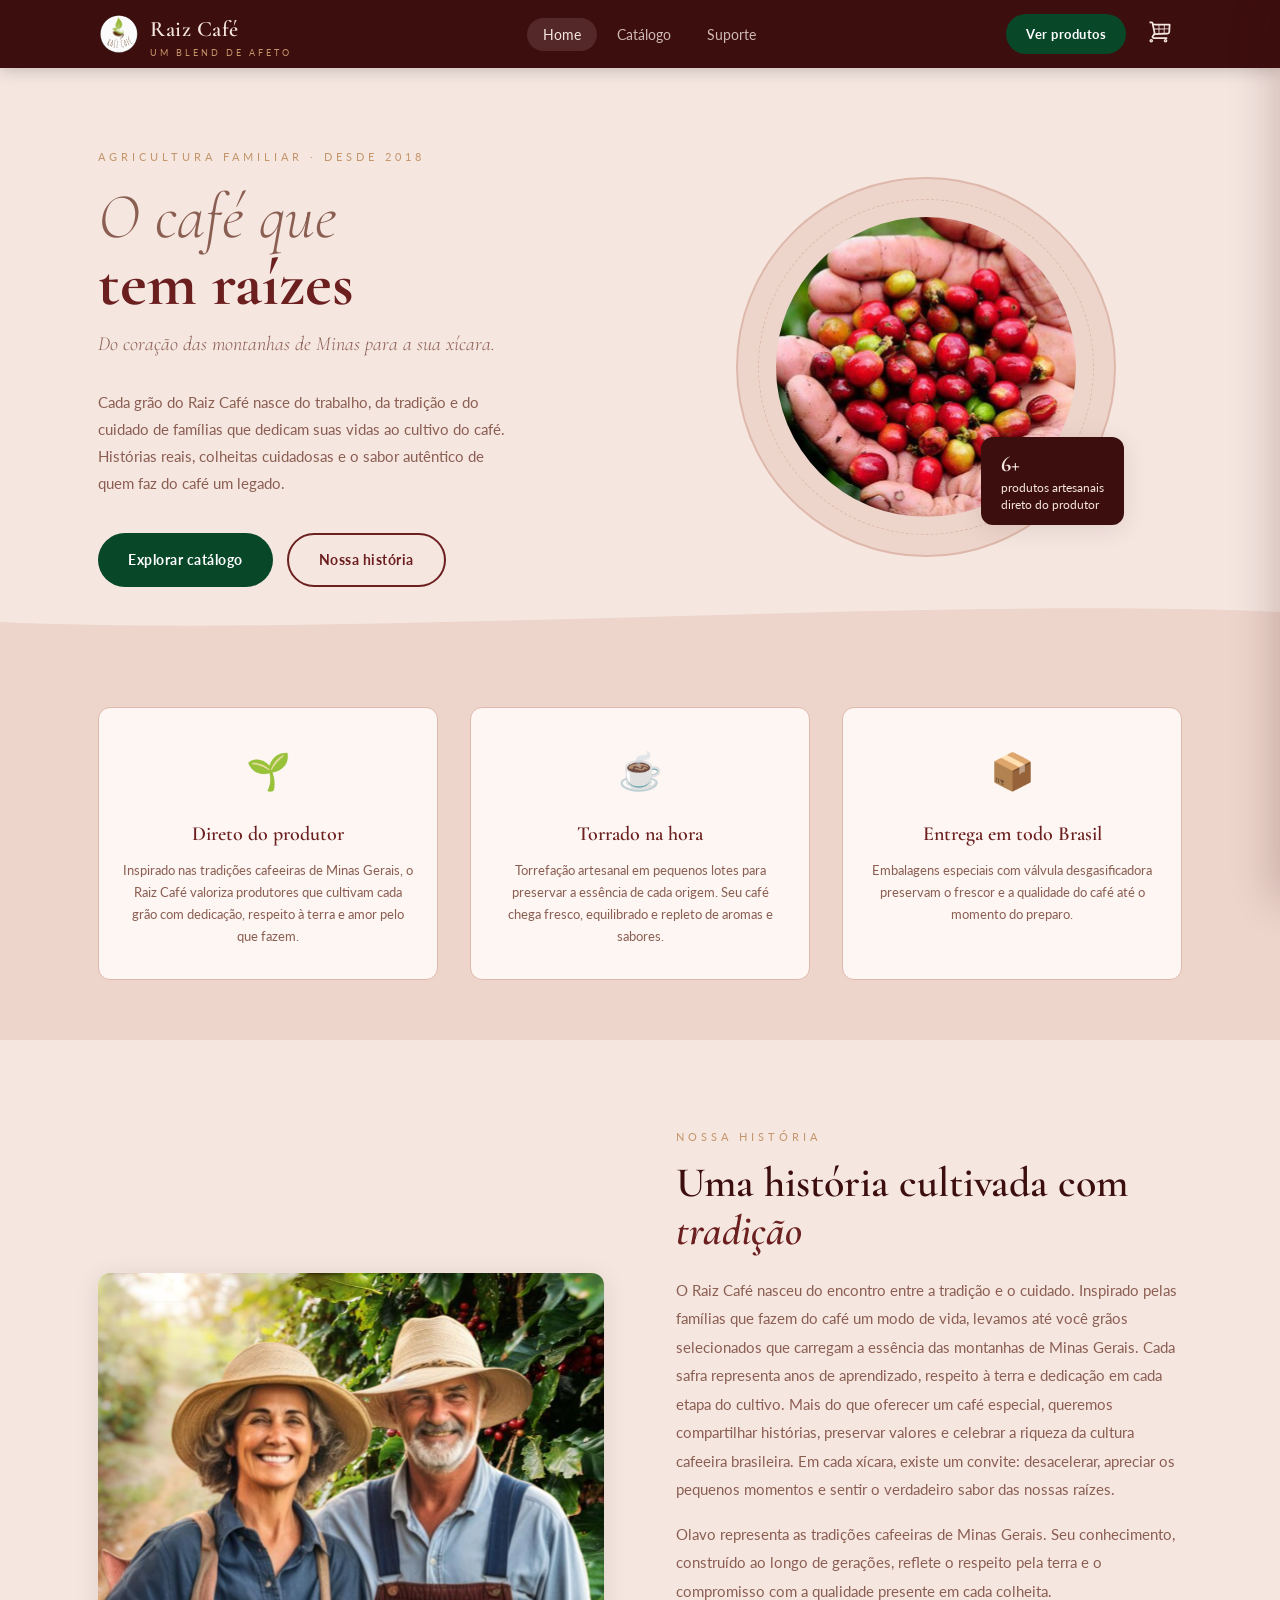
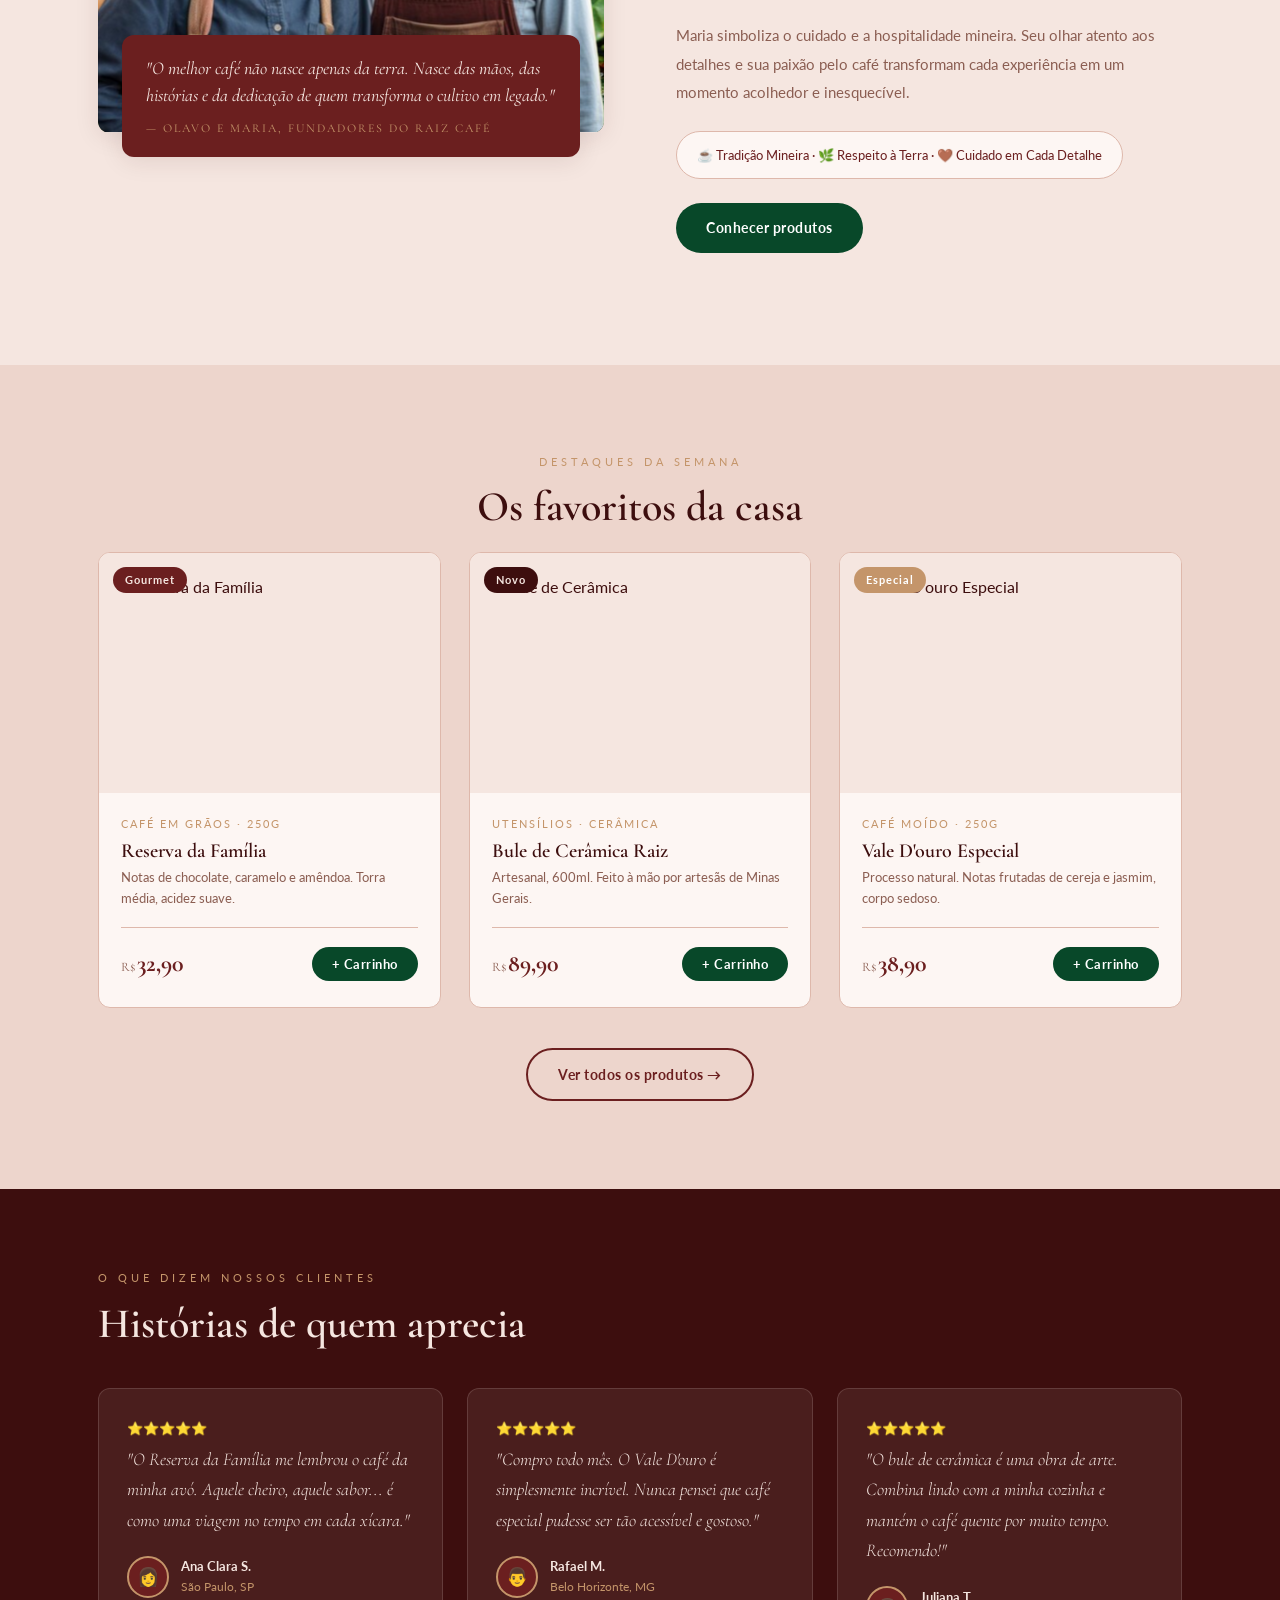
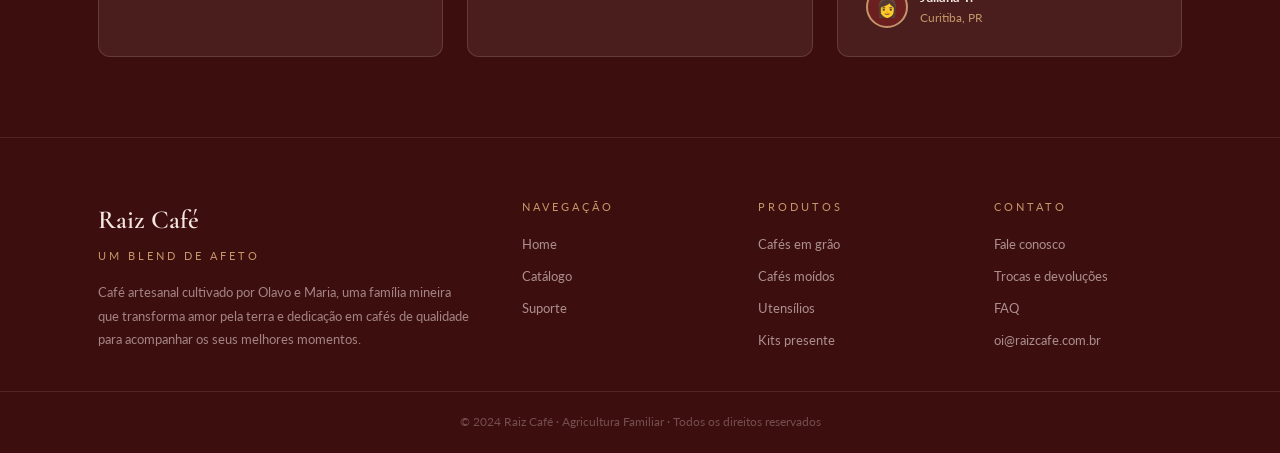
==== commit 0ce6df1e: "feat: logo real, foto dos grãos no hero, ícone carrinho SVG" ====
--- a/index.html
+++ b/index.html
@@ -11,7 +11,7 @@
   <header class="header">
     <div class="container header__inner">
       <a href="index.html" class="header__logo">
-        <img src="assets/logo.svg" alt="Raiz Café" class="header__logo-img" style="width:42px;height:42px;border-radius:50%;">
+        <img src="assets/logotipo.svg" alt="Raiz Café" class="header__logo-img" style="width:42px;height:42px;border-radius:50%;">
         <div>
           <span class="header__logo-text">Raiz Café</span>
           <span class="header__logo-sub">Um blend de afeto</span>
@@ -53,7 +53,7 @@
       </div>
       <div class="hero__visual">
         <div class="hero__coffee-ring">
-          <img src="assets/hero-decorativo.svg" alt="Raiz Café" class="hero__coffee-img">
+          <img src="assets/graos-cafe-nas-maos.svg" alt="Raiz Café" class="hero__coffee-img">
           <div class="hero__badge">
             <strong>6+</strong>
             produtos artesanais<br>direto do produtor
@@ -88,7 +88,7 @@
   <section class="section" id="historia">
     <div class="container historia__inner">
       <div class="historia__img-wrap">
-        <div class="historia__img-placeholder" style="font-size:80px;">👩‍🌾</div>
+        <img src="assets/proprietarios-dona-maria-e-olavo.svg" alt="Olavo e Maria" class="historia__img">
         <blockquote class="historia__quote">
           "O melhor café não nasce apenas da terra. Nasce das mãos, das histórias e da dedicação de quem transforma o cultivo em legado."
           <cite>— Olavo e Maria, fundadores do Raiz Café</cite>
--- a/style.css
+++ b/style.css
@@ -198,6 +198,16 @@
   display: block; font-family: 'Cormorant Garamond', serif;
   font-size: 22px; font-weight: 700;
 }
+.hero__badge {
+  z-index: 2;
+}
+
+.hero__coffee-img {
+  border-radius: 50%;
+  object-fit: cover;
+  z-index: 1;
+  position: relative;
+}
 
 /* ============================================
    DIFERENCIAIS
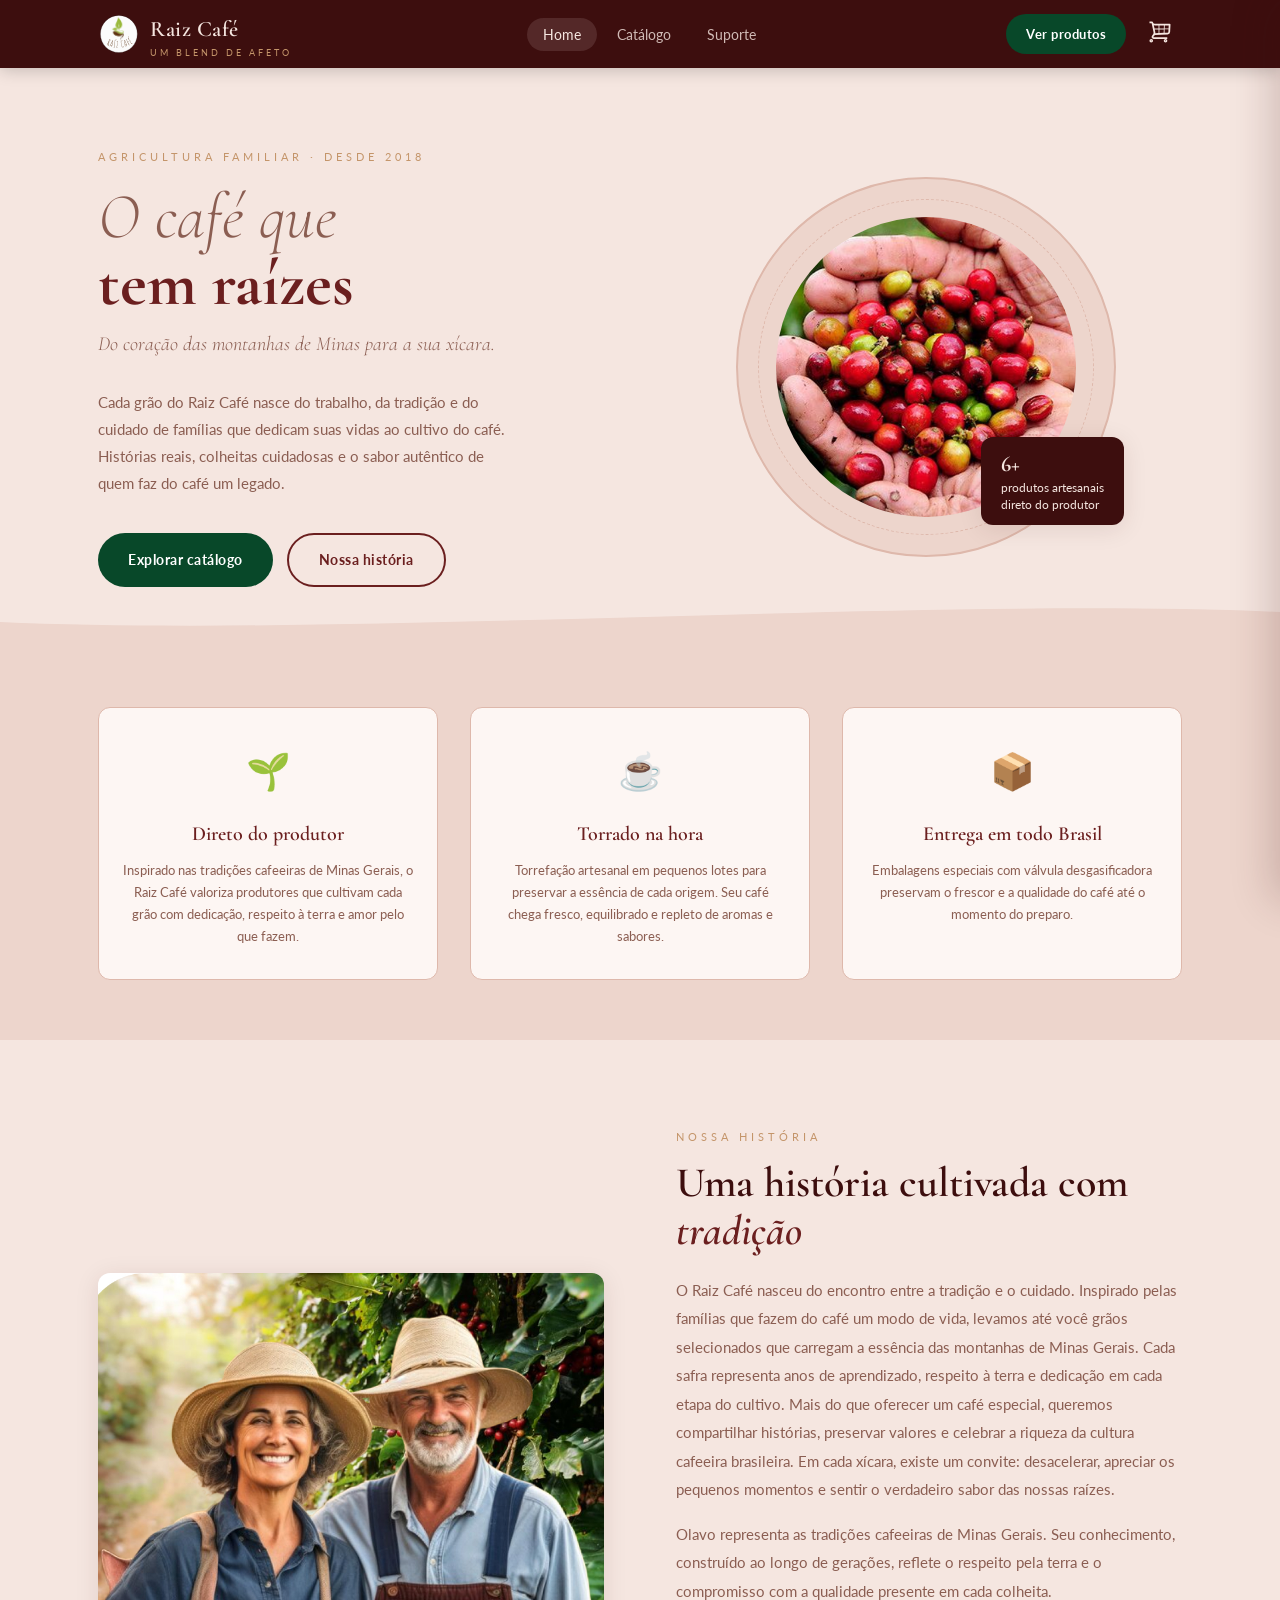
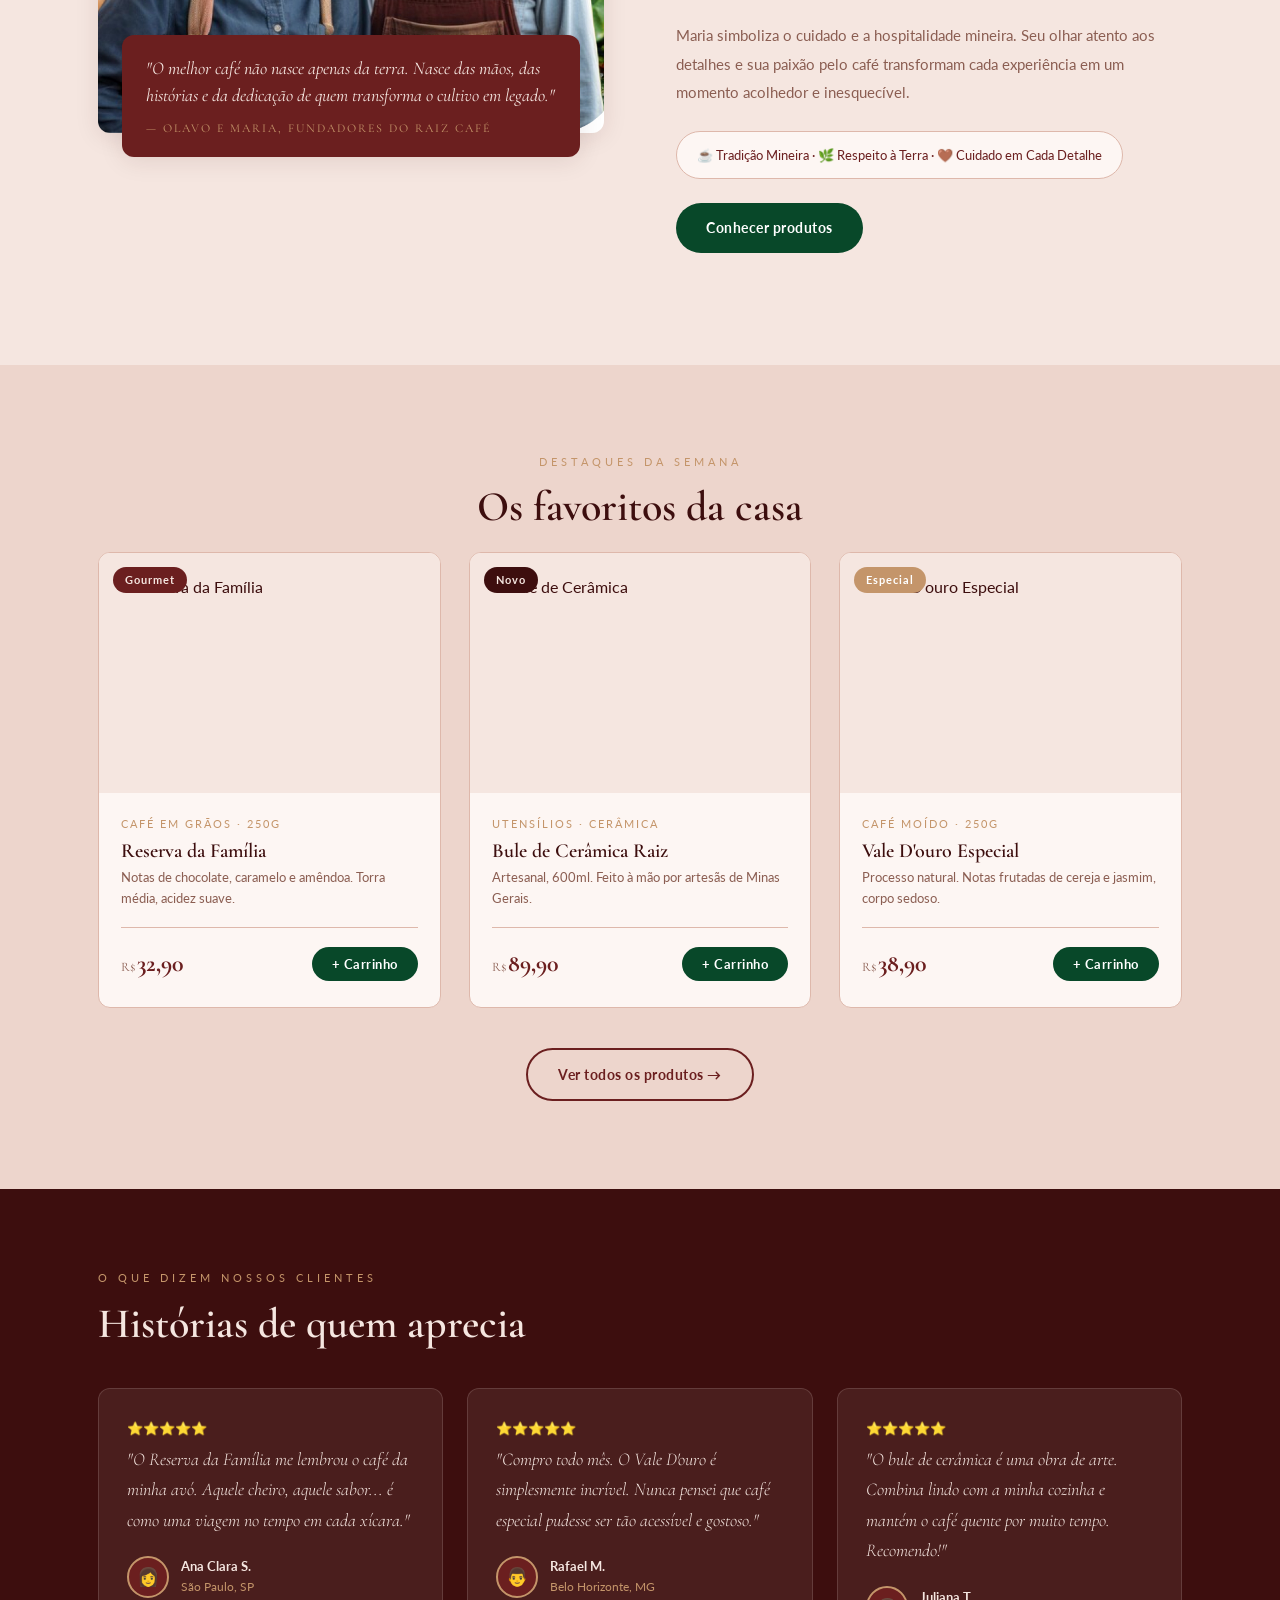
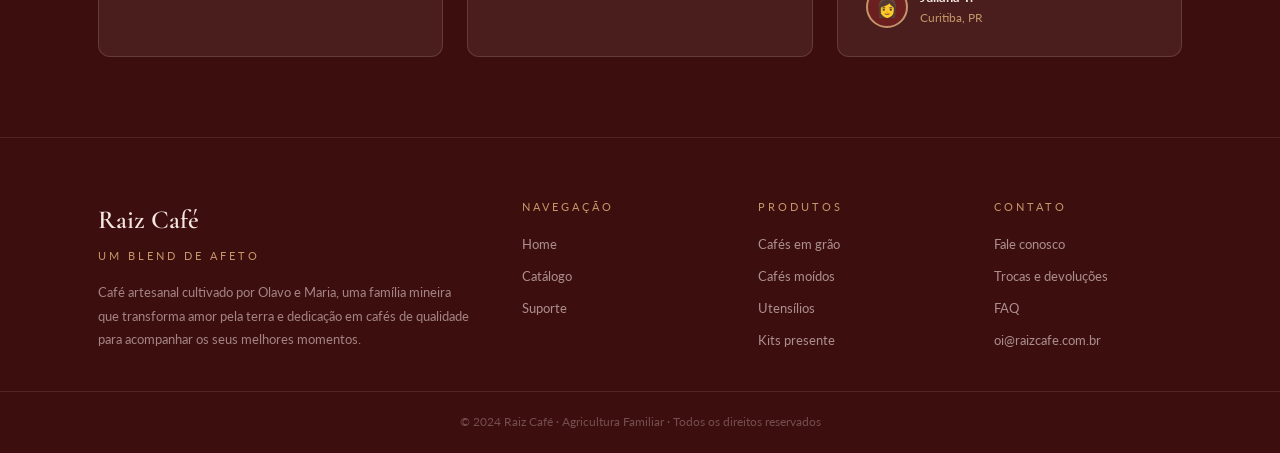
==== commit 0501769d: "style: move estilos do catálogo para style.css" ====
--- a/index.html
+++ b/index.html
@@ -53,7 +53,7 @@
       </div>
       <div class="hero__visual">
         <div class="hero__coffee-ring">
-          <img src="assets/graos-cafe-nas-maos.svg" alt="Raiz Café" class="hero__coffee-img">
+          <img src="assets/graos-cafe-maos.jpg" alt="Raiz Café" class="hero__coffee-img">
           <div class="hero__badge">
             <strong>6+</strong>
             produtos artesanais<br>direto do produtor
@@ -88,7 +88,7 @@
   <section class="section" id="historia">
     <div class="container historia__inner">
       <div class="historia__img-wrap">
-        <img src="assets/proprietarios-dona-maria-e-olavo.svg" alt="Olavo e Maria" class="historia__img">
+        <img src="assets/proprietarios-dona-maria-e-olavo.jpg" alt="Olavo e Maria" class="historia__img">
         <blockquote class="historia__quote">
           "O melhor café não nasce apenas da terra. Nasce das mãos, das histórias e da dedicação de quem transforma o cultivo em legado."
           <cite>— Olavo e Maria, fundadores do Raiz Café</cite>
--- a/style.css
+++ b/style.css
@@ -275,6 +275,51 @@
 }
 
 /* ============================================
+   PÁGINA CATÁLOGO
+============================================ */
+.catalogo-hero {
+  background: var(--marrom-esc) url('assets/graos-cafe.jpg') center / cover no-repeat;
+  padding: 60px 0;
+  text-align: center;
+  position: relative;
+}
+.catalogo-hero::before {
+  content: '';
+  position: absolute;
+  inset: 0;
+  background: rgba(61,14,14,0.65);
+}
+.catalogo-hero .container {
+  position: relative;
+  z-index: 1;
+}
+.catalogo-hero h1 {
+  font-family: 'Cormorant Garamond', serif;
+  font-size: 48px; font-weight: 600;
+  color: var(--rosa); margin-bottom: 8px;
+}
+.catalogo-hero p {
+  color: rgba(245,230,224,0.65);
+  font-size: 15px;
+}
+.filtros {
+  display: flex; gap: 10px;
+  margin-bottom: 36px; flex-wrap: wrap;
+}
+.filtro-btn {
+  padding: 8px 20px; border-radius: 50px;
+  border: 1.5px solid var(--rosa-borda);
+  background: var(--off-white); color: var(--marrom);
+  font-size: 13px; font-family: 'Lato', sans-serif;
+  cursor: pointer; transition: all 0.2s;
+}
+.filtro-btn.active,
+.filtro-btn:hover {
+  background: var(--marrom); color: var(--rosa);
+  border-color: var(--marrom);
+}
+
+/* ============================================
    PRODUTOS (catálogo)
 ============================================ */
 .produtos__grid {
@@ -501,8 +546,20 @@
    PÁGINA SUPORTE
 ============================================ */
 .suporte-hero {
-  background: var(--marrom-esc); padding: 60px 0;
+  background: var(--marrom-esc) url('assets/graos-cafe.jpg') center / cover no-repeat;
+  padding: 60px 0;
   text-align: center;
+  position: relative;
+}
+.suporte-hero::before {
+  content: '';
+  position: absolute;
+  inset: 0;
+  background: rgba(61,14,14,0.75);
+}
+.suporte-hero .container {
+  position: relative;
+  z-index: 1;
 }
 .suporte-hero .section__title { color: var(--rosa); }
 .suporte-hero p { color: rgba(245,230,224,0.7); font-size: 15px; }
